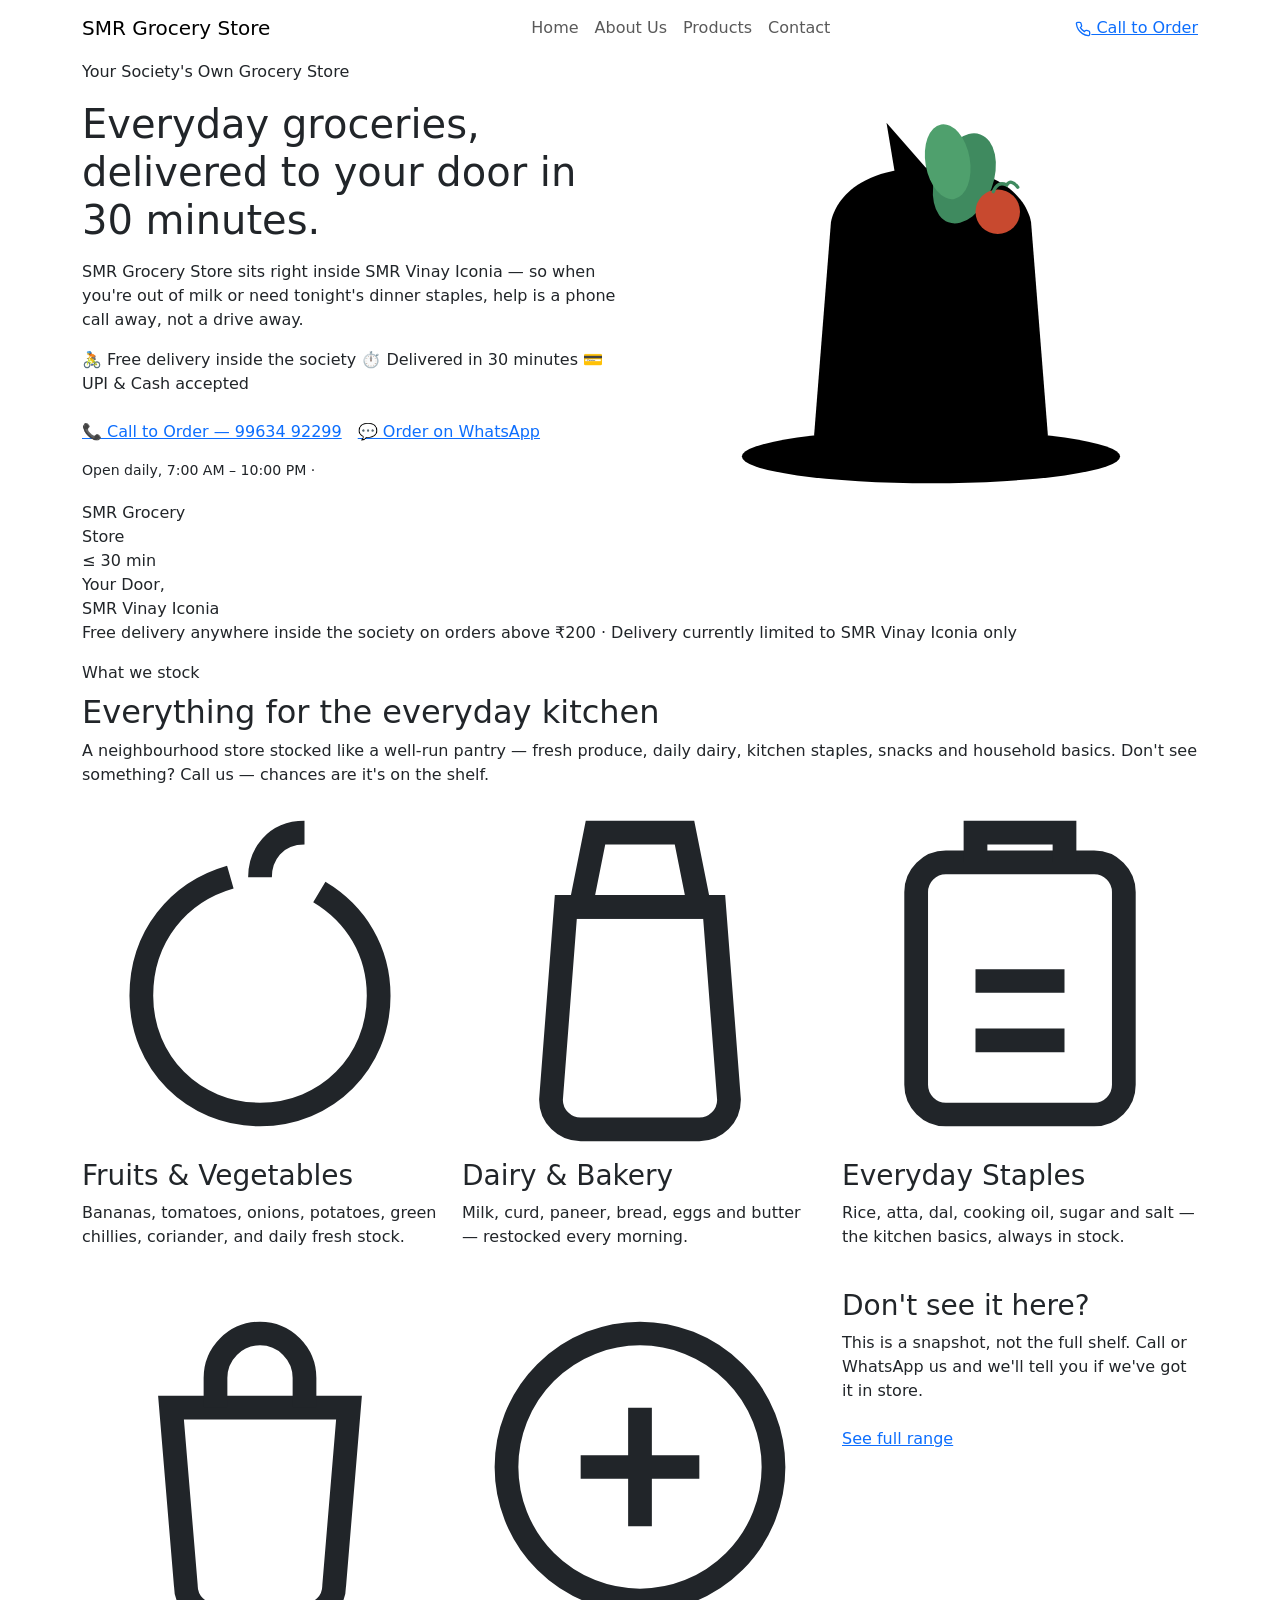
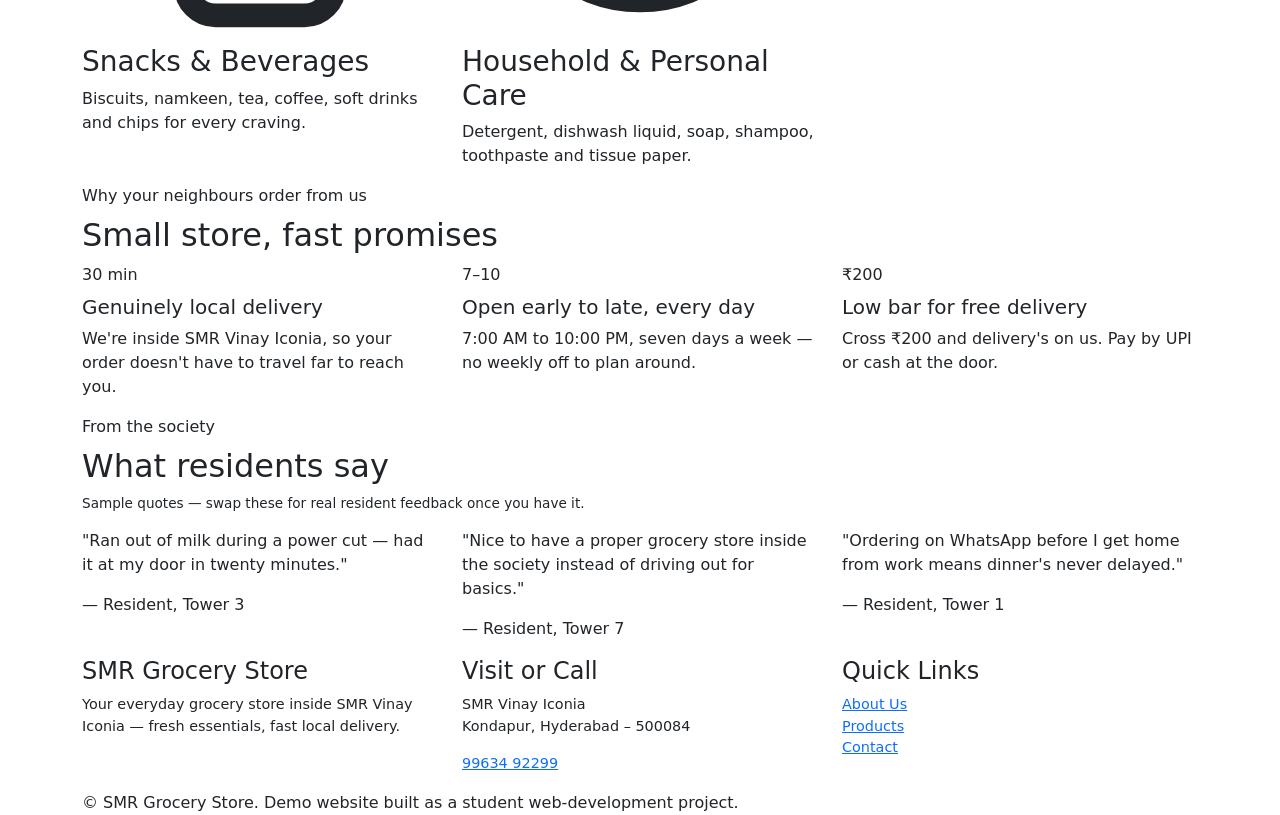
==== index.html @ 3cebea53 "Add files via upload" ====
<!DOCTYPE html>
<html lang="en">
<head>
<meta charset="UTF-8">
<meta name="viewport" content="width=device-width, initial-scale=1.0">
<title>SMR Grocery Store — Everyday Groceries in SMR Vinay Iconia, Kondapur</title>
<meta name="description" content="SMR Grocery Store is your neighbourhood grocery shop inside SMR Vinay Iconia, Kondapur, Hyderabad. Everyday essentials delivered free within the society in 30 minutes.">

<!-- Fonts -->
<link rel="preconnect" href="https://fonts.googleapis.com">
<link rel="preconnect" href="https://fonts.gstatic.com" crossorigin>
<link href="https://fonts.googleapis.com/css2?family=Fraunces:wght@500;600;700&family=Inter:wght@400;500;600;700&display=swap" rel="stylesheet">

<!-- Bootstrap -->
<link href="https://cdn.jsdelivr.net/npm/bootstrap@5.3.3/dist/css/bootstrap.min.css" rel="stylesheet">
<link rel="stylesheet" href="css/style.css">
</head>
<body>

<!-- ===== Navbar ===== -->
<nav class="navbar navbar-expand-lg smr-navbar">
  <div class="container">
    <a class="navbar-brand smr-brand" href="index.html">SMR <span>Grocery</span> Store</a>
    <button class="navbar-toggler" type="button" data-bs-toggle="collapse" data-bs-target="#smrNav" aria-controls="smrNav" aria-expanded="false" aria-label="Toggle navigation">
      <span class="navbar-toggler-icon"></span>
    </button>
    <div class="collapse navbar-collapse" id="smrNav">
      <ul class="navbar-nav mx-auto">
        <li class="nav-item"><a class="nav-link" href="index.html">Home</a></li>
        <li class="nav-item"><a class="nav-link" href="about.html">About Us</a></li>
        <li class="nav-item"><a class="nav-link" href="products.html">Products</a></li>
        <li class="nav-item"><a class="nav-link" href="contact.html">Contact</a></li>
      </ul>
      <a href="tel:+919963492299" class="btn-call"><svg width="16" height="16" viewBox="0 0 24 24" fill="none" stroke="currentColor" stroke-width="2"><path d="M22 16.92v3a2 2 0 0 1-2.18 2 19.79 19.79 0 0 1-8.63-3.07 19.5 19.5 0 0 1-6-6 19.79 19.79 0 0 1-3.07-8.67A2 2 0 0 1 4.11 2h3a2 2 0 0 1 2 1.72c.127.96.362 1.903.7 2.81a2 2 0 0 1-.45 2.11L8.09 9.91a16 16 0 0 0 6 6l1.27-1.27a2 2 0 0 1 2.11-.45c.907.338 1.85.573 2.81.7A2 2 0 0 1 22 16.92z"/></svg> Call to Order</a>
    </div>
  </div>
</nav>

<!-- ===== Hero ===== -->
<header class="hero">
  <div class="container">
    <div class="row align-items-center g-5">
      <div class="col-lg-6">
        <p class="eyebrow mb-3">Your Society's Own Grocery Store</p>
        <h1>Everyday groceries, delivered to your door in 30 minutes.</h1>
        <p class="lede mt-3">SMR Grocery Store sits right inside SMR Vinay Iconia — so when you're out of milk or need tonight's dinner staples, help is a phone call away, not a drive away.</p>

        <div class="hero-badges">
          <span class="badge-pill">🚴 Free delivery inside the society</span>
          <span class="badge-pill">⏱ Delivered in 30 minutes</span>
          <span class="badge-pill">💳 UPI &amp; Cash accepted</span>
        </div>

        <div class="d-flex flex-wrap gap-3 mt-4">
          <a href="tel:+919963492299" class="btn-call">📞 Call to Order — 99634 92299</a>
          <a href="https://wa.me/919963492299" target="_blank" rel="noopener" class="btn-whatsapp">💬 Order on WhatsApp</a>
        </div>

        <p class="text-muted-soft mt-3" style="font-size:0.88rem;">Open daily, 7:00 AM – 10:00 PM · <span id="hero-status" data-open-status></span></p>
      </div>

      <div class="col-lg-6">
        <svg class="hero-art" viewBox="0 0 480 400" xmlns="http://www.w3.org/2000/svg" role="img" aria-label="Illustration of a grocery bag filled with fresh vegetables">
          <ellipse cx="240" cy="360" rx="170" ry="24" fill="var(--color-bg-soft-2)"/>
          <path d="M150 150 C150 150 155 100 240 100 C325 100 330 150 330 150 L345 340 C345 355 333 365 318 365 L162 365 C147 365 135 355 135 340 Z" fill="var(--color-primary-light)" stroke="var(--color-primary)" stroke-width="4"/>
          <path d="M180 150 C180 110 205 80 240 80 C275 80 300 110 300 150" fill="none" stroke="var(--color-primary)" stroke-width="8" stroke-linecap="round"/>
          <!-- carrot -->
          <path d="M215 150 L200 60 L235 100 Z" fill="var(--color-accent)"/>
          <path d="M212 70 l-10 -18 M220 62 l-4 -20 M228 68 l6 -18" stroke="var(--color-primary)" stroke-width="4" stroke-linecap="round"/>
          <!-- leafy green -->
          <ellipse cx="270" cy="110" rx="26" ry="42" transform="rotate(20 270 110)" fill="#3f8a5f"/>
          <ellipse cx="255" cy="95" rx="20" ry="34" transform="rotate(-10 255 95)" fill="#4fa06d"/>
          <!-- tomato -->
          <circle cx="300" cy="140" r="20" fill="#c8492f"/>
          <path d="M296 122 q4 -10 12 -6 q4 -6 10 2" fill="none" stroke="#3f8a5f" stroke-width="3" stroke-linecap="round"/>
          <!-- bag text -->
          <text x="240" y="260" text-anchor="middle" font-family="Fraunces, serif" font-weight="700" font-size="30" fill="var(--color-primary)">SMR</text>
          <text x="240" y="290" text-anchor="middle" font-family="Inter, sans-serif" font-weight="600" font-size="14" letter-spacing="2" fill="var(--color-primary-dark)">GROCERY STORE</text>
        </svg>
      </div>
    </div>
  </div>
</header>

<!-- ===== Delivery promise strip (signature element) ===== -->
<section class="promise-strip">
  <div class="container">
    <div class="promise-route">
      <div class="promise-node">
        <div class="dot"></div>
        <div class="label">SMR Grocery<br>Store</div>
      </div>
      <div class="promise-line">
        <span class="promise-time">≤ 30 min</span>
      </div>
      <div class="promise-node">
        <div class="dot"></div>
        <div class="label">Your Door,<br>SMR Vinay Iconia</div>
      </div>
    </div>
    <p class="promise-note">Free delivery anywhere inside the society on orders above ₹200 · Delivery currently limited to SMR Vinay Iconia only</p>
  </div>
</section>

<!-- ===== Categories ===== -->
<section class="section">
  <div class="container">
    <div class="section-head">
      <p class="eyebrow mb-2">What we stock</p>
      <h2>Everything for the everyday kitchen</h2>
      <p class="text-muted-soft mt-2">A neighbourhood store stocked like a well-run pantry — fresh produce, daily dairy, kitchen staples, snacks and household basics. Don't see something? Call us — chances are it's on the shelf.</p>
    </div>

    <div class="row g-4">
      <div class="col-sm-6 col-lg-4">
        <div class="cat-card">
          <svg class="cat-icon" viewBox="0 0 24 24" fill="none" stroke="currentColor" stroke-width="1.6"><path d="M12 21c-4.5 0-8-3.5-8-8 0-4 2.5-7 6-8"/><path d="M12 21c4.5 0 8-3.5 8-8 0-3-1.5-5.5-4-7"/><path d="M12 5c0-1.5 1-3 3-3"/></svg>
          <h3>Fruits &amp; Vegetables</h3>
          <p>Bananas, tomatoes, onions, potatoes, green chillies, coriander, and daily fresh stock.</p>
        </div>
      </div>
      <div class="col-sm-6 col-lg-4">
        <div class="cat-card">
          <svg class="cat-icon" viewBox="0 0 24 24" fill="none" stroke="currentColor" stroke-width="1.6"><path d="M9 2h6l1 5H8l1-5Z"/><path d="M7 7h10l1 13a2 2 0 0 1-2 2H8a2 2 0 0 1-2-2L7 7Z"/></svg>
          <h3>Dairy &amp; Bakery</h3>
          <p>Milk, curd, paneer, bread, eggs and butter — restocked every morning.</p>
        </div>
      </div>
      <div class="col-sm-6 col-lg-4">
        <div class="cat-card">
          <svg class="cat-icon" viewBox="0 0 24 24" fill="none" stroke="currentColor" stroke-width="1.6"><rect x="5" y="4" width="14" height="17" rx="2"/><path d="M9 4V2h6v2"/><path d="M9 12h6M9 16h6"/></svg>
          <h3>Everyday Staples</h3>
          <p>Rice, atta, dal, cooking oil, sugar and salt — the kitchen basics, always in stock.</p>
        </div>
      </div>
      <div class="col-sm-6 col-lg-4">
        <div class="cat-card">
          <svg class="cat-icon" viewBox="0 0 24 24" fill="none" stroke="currentColor" stroke-width="1.6"><path d="M6 8h12l-1 12a2 2 0 0 1-2 2H9a2 2 0 0 1-2-2L6 8Z"/><path d="M9 8V6a3 3 0 0 1 6 0v2"/></svg>
          <h3>Snacks &amp; Beverages</h3>
          <p>Biscuits, namkeen, tea, coffee, soft drinks and chips for every craving.</p>
        </div>
      </div>
      <div class="col-sm-6 col-lg-4">
        <div class="cat-card">
          <svg class="cat-icon" viewBox="0 0 24 24" fill="none" stroke="currentColor" stroke-width="1.6"><circle cx="12" cy="12" r="9"/><path d="M8 12h8M12 8v8"/></svg>
          <h3>Household &amp; Personal Care</h3>
          <p>Detergent, dishwash liquid, soap, shampoo, toothpaste and tissue paper.</p>
        </div>
      </div>
      <div class="col-sm-6 col-lg-4">
        <div class="cat-card" style="background:var(--color-primary-light); border-color:transparent;">
          <h3 style="color:var(--color-primary-dark);">Don't see it here?</h3>
          <p style="color:var(--color-primary-dark);">This is a snapshot, not the full shelf. Call or WhatsApp us and we'll tell you if we've got it in store.</p>
          <a href="products.html" class="btn-call mt-2" style="display:inline-flex;">See full range</a>
        </div>
      </div>
    </div>
  </div>
</section>

<!-- ===== Why choose us ===== -->
<section class="section section-soft">
  <div class="container">
    <div class="section-head">
      <p class="eyebrow mb-2">Why your neighbours order from us</p>
      <h2>Small store, fast promises</h2>
    </div>
    <div class="row g-4">
      <div class="col-md-4">
        <div class="value-card">
          <div class="value-num mb-2">30 min</div>
          <h3 class="h5">Genuinely local delivery</h3>
          <p class="text-muted-soft">We're inside SMR Vinay Iconia, so your order doesn't have to travel far to reach you.</p>
        </div>
      </div>
      <div class="col-md-4">
        <div class="value-card">
          <div class="value-num mb-2">7–10</div>
          <h3 class="h5">Open early to late, every day</h3>
          <p class="text-muted-soft">7:00 AM to 10:00 PM, seven days a week — no weekly off to plan around.</p>
        </div>
      </div>
      <div class="col-md-4">
        <div class="value-card">
          <div class="value-num mb-2">₹200</div>
          <h3 class="h5">Low bar for free delivery</h3>
          <p class="text-muted-soft">Cross ₹200 and delivery's on us. Pay by UPI or cash at the door.</p>
        </div>
      </div>
    </div>
  </div>
</section>

<!-- ===== Testimonial (placeholder) ===== -->
<section class="section">
  <div class="container">
    <div class="section-head">
      <p class="eyebrow mb-2">From the society</p>
      <h2>What residents say</h2>
      <p class="text-muted-soft mt-2" style="font-size:0.85rem;">Sample quotes — swap these for real resident feedback once you have it.</p>
    </div>
    <div class="row g-4">
      <div class="col-md-4">
        <div class="testimonial-card">
          <p class="testimonial-quote">"Ran out of milk during a power cut — had it at my door in twenty minutes."</p>
          <p class="testimonial-name">— Resident, Tower 3</p>
        </div>
      </div>
      <div class="col-md-4">
        <div class="testimonial-card">
          <p class="testimonial-quote">"Nice to have a proper grocery store inside the society instead of driving out for basics."</p>
          <p class="testimonial-name">— Resident, Tower 7</p>
        </div>
      </div>
      <div class="col-md-4">
        <div class="testimonial-card">
          <p class="testimonial-quote">"Ordering on WhatsApp before I get home from work means dinner's never delayed."</p>
          <p class="testimonial-name">— Resident, Tower 1</p>
        </div>
      </div>
    </div>
  </div>
</section>

<!-- ===== Footer ===== -->
<footer class="smr-footer">
  <div class="container">
    <div class="row g-4">
      <div class="col-md-4">
        <h4>SMR Grocery Store</h4>
        <p style="font-size:0.9rem;">Your everyday grocery store inside SMR Vinay Iconia — fresh essentials, fast local delivery.</p>
      </div>
      <div class="col-md-4">
        <h4>Visit or Call</h4>
        <p style="font-size:0.9rem;">SMR Vinay Iconia<br>Kondapur, Hyderabad – 500084</p>
        <p style="font-size:0.9rem;"><a href="tel:+919963492299">99634 92299</a></p>
      </div>
      <div class="col-md-4">
        <h4>Quick Links</h4>
        <p style="font-size:0.9rem;">
          <a href="about.html">About Us</a><br>
          <a href="products.html">Products</a><br>
          <a href="contact.html">Contact</a>
        </p>
      </div>
    </div>
    <div class="fine-print">
      © <span id="footer-year"></span> SMR Grocery Store. Demo website built as a student web-development project.
    </div>
  </div>
</footer>

<script src="https://cdn.jsdelivr.net/npm/bootstrap@5.3.3/dist/js/bootstrap.bundle.min.js"></script>
<script src="js/script.js"></script>
</body>
</html>
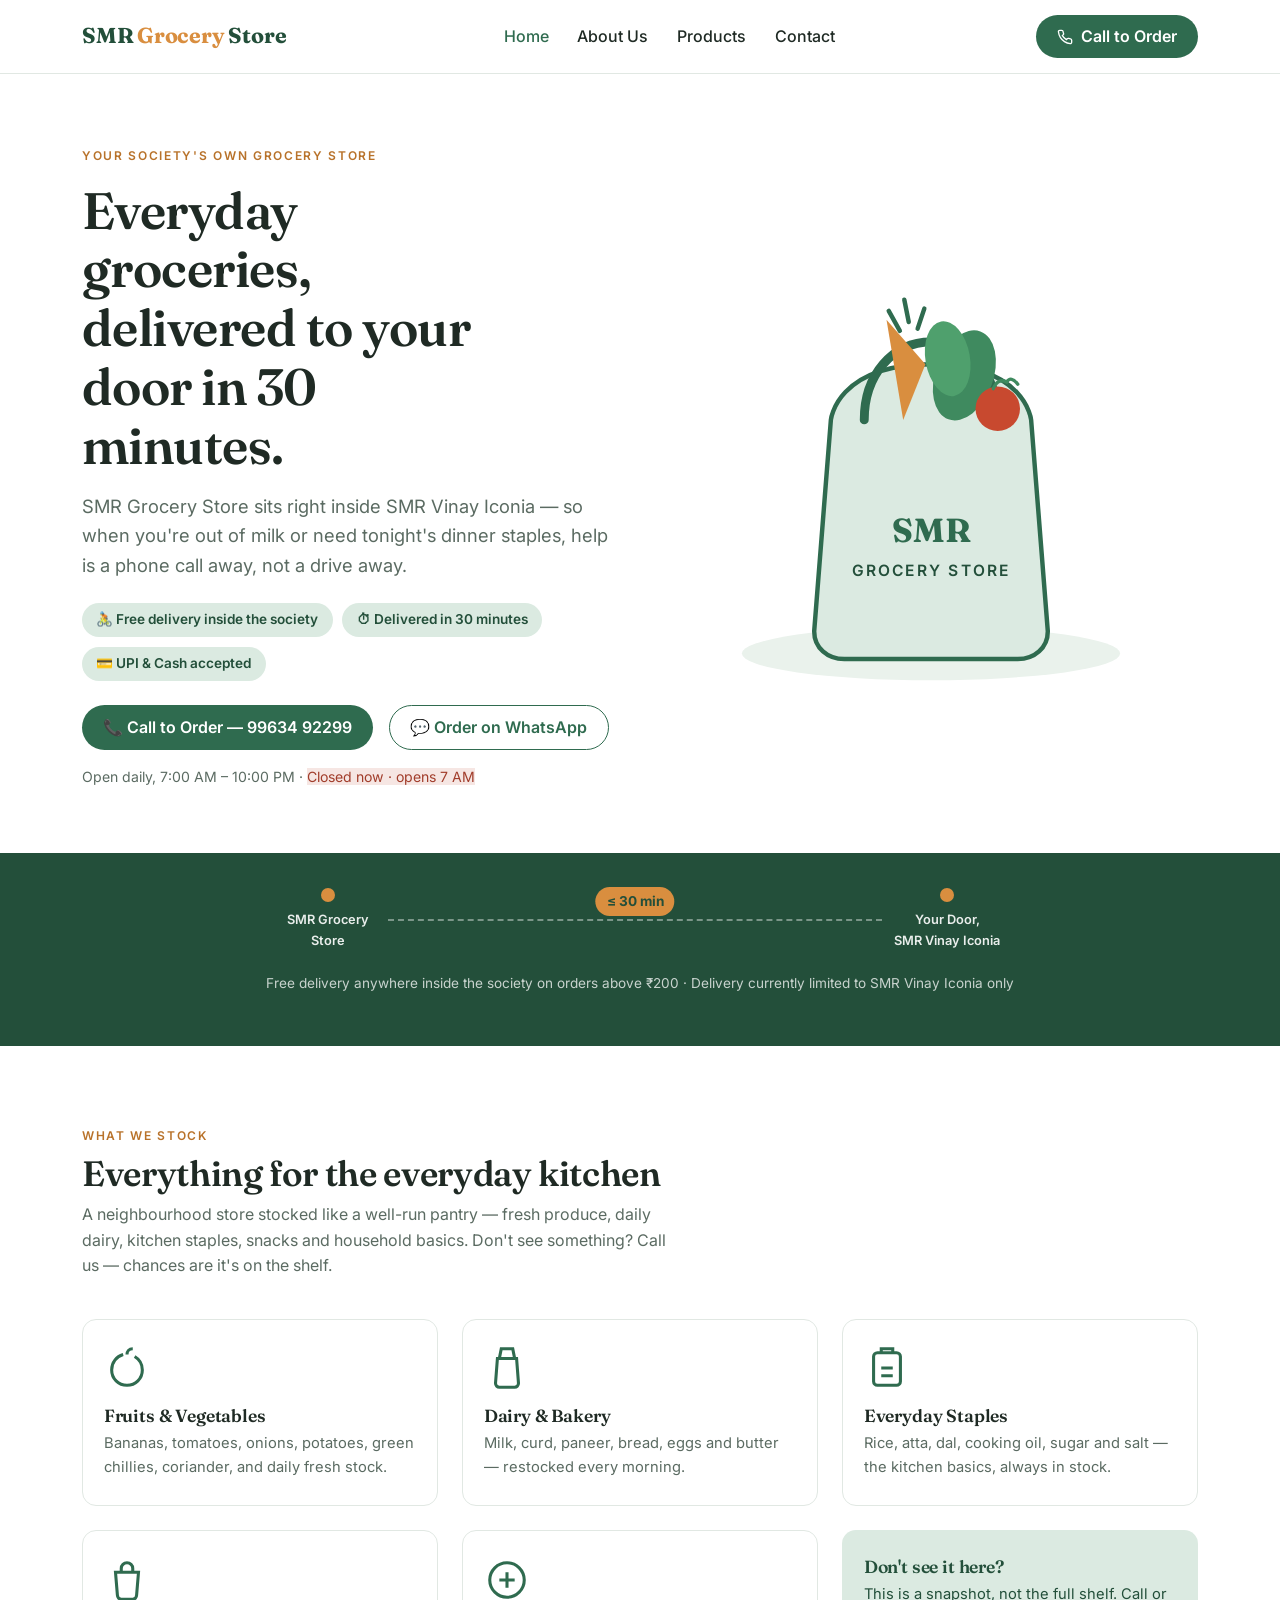
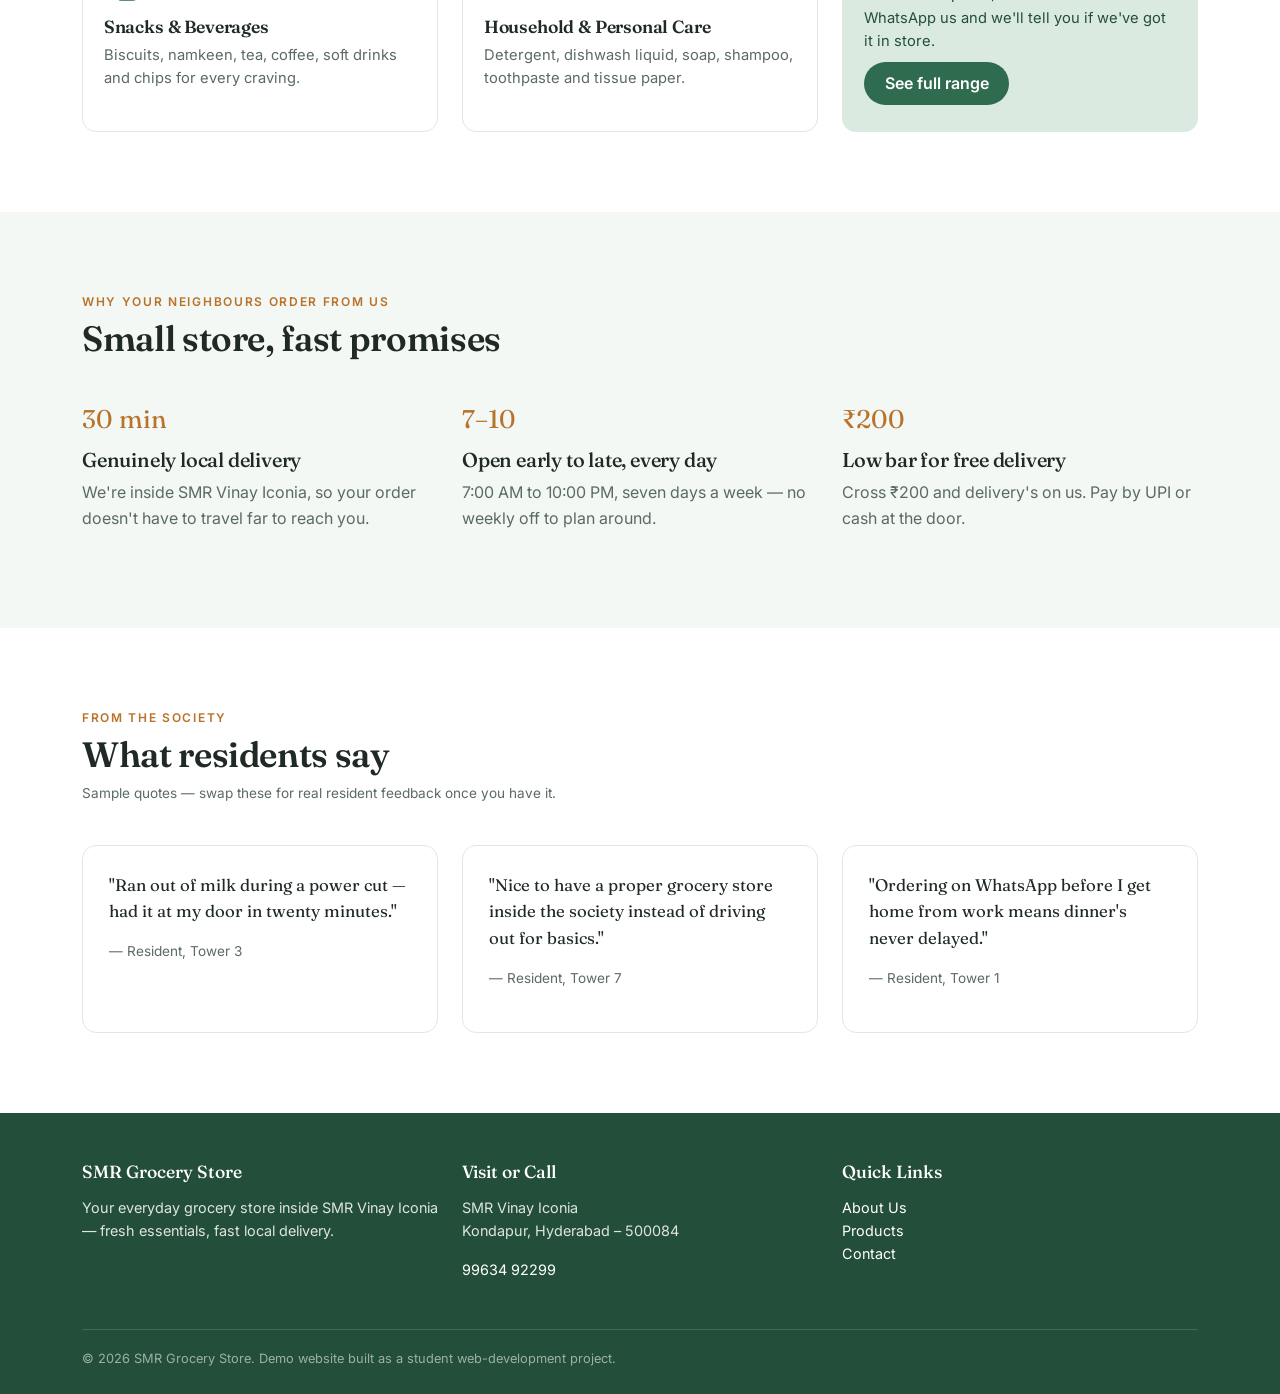
==== commit 9763d5a9: "Update index.html" ====
--- a/index.html
+++ b/index.html
@@ -13,7 +13,7 @@
 
 <!-- Bootstrap -->
 <link href="https://cdn.jsdelivr.net/npm/bootstrap@5.3.3/dist/css/bootstrap.min.css" rel="stylesheet">
-<link rel="stylesheet" href="css/style.css">
+<link rel="stylesheet" href="style.css">
 </head>
 <body>
 
@@ -251,6 +251,6 @@
 </footer>
 
 <script src="https://cdn.jsdelivr.net/npm/bootstrap@5.3.3/dist/js/bootstrap.bundle.min.js"></script>
-<script src="js/script.js"></script>
+<script src="script.js"></script>
 </body>
 </html>
--- a/style.css
+++ b/style.css
@@ -0,0 +1,357 @@
+/* ==========================================================================
+   SMR Grocery Store — stylesheet
+   Palette: warm off-white + deep moss green, with a turmeric accent
+   Type: Fraunces (display) + Inter (body)
+   ========================================================================== */
+
+:root {
+  --color-bg: #ffffff;
+  --color-bg-soft: #f3f8f4;
+  --color-bg-soft-2: #eaf2ec;
+  --color-primary: #2f6b4f;
+  --color-primary-dark: #234f3a;
+  --color-primary-light: #dbeae1;
+  --color-accent: #d98e3f;
+  --color-accent-dark: #b8722a;
+  --color-text: #1f2a24;
+  --color-text-muted: #5b6b62;
+  --color-border: #e1e8e3;
+
+  --font-display: "Fraunces", "Georgia", serif;
+  --font-body: "Inter", -apple-system, BlinkMacSystemFont, "Segoe UI", sans-serif;
+
+  --radius-sm: 8px;
+  --radius-md: 14px;
+  --radius-lg: 24px;
+
+  --shadow-soft: 0 4px 20px rgba(31, 42, 36, 0.06);
+  --shadow-med: 0 10px 30px rgba(31, 42, 36, 0.1);
+}
+
+* { box-sizing: border-box; }
+
+html { scroll-behavior: smooth; }
+
+body {
+  font-family: var(--font-body);
+  color: var(--color-text);
+  background: var(--color-bg);
+  line-height: 1.6;
+  -webkit-font-smoothing: antialiased;
+}
+
+h1, h2, h3, .display {
+  font-family: var(--font-display);
+  font-weight: 600;
+  line-height: 1.15;
+  letter-spacing: -0.01em;
+  color: var(--color-text);
+}
+
+a { color: var(--color-primary); text-decoration: none; }
+a:hover { color: var(--color-primary-dark); }
+
+.eyebrow {
+  font-family: var(--font-body);
+  text-transform: uppercase;
+  letter-spacing: 0.14em;
+  font-size: 0.75rem;
+  font-weight: 600;
+  color: var(--color-accent-dark);
+}
+
+/* Focus states — visible keyboard focus everywhere */
+a:focus-visible,
+button:focus-visible,
+input:focus-visible,
+textarea:focus-visible {
+  outline: 3px solid var(--color-accent);
+  outline-offset: 2px;
+}
+
+/* ---------- Layout helpers ---------- */
+.section { padding: 5rem 0; }
+.section-soft { background: var(--color-bg-soft); }
+@media (max-width: 767px) {
+  .section { padding: 3rem 0; }
+}
+
+/* ---------- Navbar ---------- */
+.smr-navbar {
+  background: var(--color-bg);
+  border-bottom: 1px solid var(--color-border);
+  padding: 0.9rem 0;
+  position: sticky;
+  top: 0;
+  z-index: 1000;
+}
+
+.smr-brand {
+  font-family: var(--font-display);
+  font-weight: 700;
+  font-size: 1.35rem;
+  color: var(--color-primary-dark) !important;
+  letter-spacing: -0.01em;
+}
+.smr-brand span { color: var(--color-accent); }
+
+.smr-navbar .nav-link {
+  font-weight: 500;
+  color: var(--color-text) !important;
+  margin: 0 0.4rem;
+  position: relative;
+}
+.smr-navbar .nav-link.active,
+.smr-navbar .nav-link:hover { color: var(--color-primary) !important; }
+
+.btn-call {
+  background: var(--color-primary);
+  color: #fff !important;
+  border-radius: 999px;
+  padding: 0.55rem 1.3rem;
+  font-weight: 600;
+  border: none;
+  display: inline-flex;
+  align-items: center;
+  gap: 0.5rem;
+}
+.btn-call:hover { background: var(--color-primary-dark); color: #fff !important; }
+
+.btn-whatsapp {
+  background: #fff;
+  color: var(--color-primary) !important;
+  border: 1.5px solid var(--color-primary);
+  border-radius: 999px;
+  padding: 0.55rem 1.3rem;
+  font-weight: 600;
+  display: inline-flex;
+  align-items: center;
+  gap: 0.5rem;
+}
+.btn-whatsapp:hover { background: var(--color-primary-light); color: var(--color-primary-dark) !important; }
+
+/* ---------- Hero ---------- */
+.hero {
+  padding: 4.5rem 0 3rem;
+  overflow: hidden;
+}
+.hero h1 {
+  font-size: clamp(2.1rem, 4.2vw, 3.2rem);
+  max-width: 12ch;
+}
+.hero .lede {
+  font-size: 1.15rem;
+  color: var(--color-text-muted);
+  max-width: 46ch;
+}
+.hero-badges { display: flex; flex-wrap: wrap; gap: 0.6rem; margin: 1.4rem 0; }
+.badge-pill {
+  background: var(--color-primary-light);
+  color: var(--color-primary-dark);
+  border-radius: 999px;
+  padding: 0.4rem 0.9rem;
+  font-size: 0.85rem;
+  font-weight: 600;
+  display: inline-flex;
+  align-items: center;
+  gap: 0.4rem;
+}
+.hero-art { max-width: 100%; height: auto; }
+
+/* ---------- Delivery promise strip (signature element) ---------- */
+.promise-strip {
+  background: var(--color-primary-dark);
+  color: #fff;
+  padding: 2.2rem 0;
+}
+.promise-route {
+  display: flex;
+  align-items: center;
+  gap: 0.75rem;
+  max-width: 720px;
+  margin: 0 auto;
+}
+.promise-node {
+  text-align: center;
+  min-width: 96px;
+}
+.promise-node .dot {
+  width: 14px; height: 14px;
+  border-radius: 50%;
+  background: var(--color-accent);
+  margin: 0 auto 0.5rem;
+}
+.promise-node .label {
+  font-size: 0.8rem;
+  font-weight: 600;
+  color: rgba(255,255,255,0.9);
+}
+.promise-line {
+  flex: 1;
+  height: 0;
+  border-top: 2px dashed rgba(255,255,255,0.4);
+  position: relative;
+}
+.promise-time {
+  position: absolute;
+  top: -34px;
+  left: 50%;
+  transform: translateX(-50%);
+  background: var(--color-accent);
+  color: var(--color-primary-dark);
+  font-weight: 700;
+  font-size: 0.85rem;
+  padding: 0.25rem 0.7rem;
+  border-radius: 999px;
+  white-space: nowrap;
+}
+.promise-note {
+  text-align: center;
+  font-size: 0.85rem;
+  color: rgba(255,255,255,0.75);
+  margin-top: 1.4rem;
+}
+
+/* ---------- Category / product cards ---------- */
+.cat-card {
+  background: #fff;
+  border: 1px solid var(--color-border);
+  border-radius: var(--radius-md);
+  padding: 1.6rem 1.3rem;
+  height: 100%;
+  transition: transform 0.15s ease, box-shadow 0.15s ease, border-color 0.15s ease;
+}
+.cat-card:hover {
+  transform: translateY(-4px);
+  box-shadow: var(--shadow-med);
+  border-color: var(--color-primary-light);
+}
+.cat-icon {
+  width: 46px; height: 46px;
+  color: var(--color-primary);
+  margin-bottom: 0.9rem;
+}
+.cat-card h3 { font-size: 1.1rem; margin-bottom: 0.4rem; }
+.cat-card p { color: var(--color-text-muted); font-size: 0.92rem; margin-bottom: 0; }
+
+.item-chip {
+  display: inline-block;
+  background: var(--color-bg-soft-2);
+  color: var(--color-text);
+  border-radius: 999px;
+  padding: 0.3rem 0.8rem;
+  font-size: 0.82rem;
+  margin: 0.2rem 0.3rem 0.2rem 0;
+}
+
+/* ---------- Value props ---------- */
+.value-card { text-align: left; }
+.value-num {
+  font-family: var(--font-display);
+  font-size: 1.6rem;
+  color: var(--color-accent-dark);
+}
+
+/* ---------- Section heading ---------- */
+.section-head { max-width: 60ch; margin-bottom: 2.5rem; }
+.section-head h2 { font-size: clamp(1.6rem, 3vw, 2.2rem); }
+
+/* ---------- Cards: about / info ---------- */
+.info-card {
+  background: var(--color-bg-soft);
+  border-radius: var(--radius-lg);
+  padding: 2rem;
+  height: 100%;
+}
+
+table.hours-table { width: 100%; }
+table.hours-table td { padding: 0.35rem 0; border-bottom: 1px dashed var(--color-border); }
+table.hours-table td:last-child { text-align: right; font-weight: 600; }
+
+.status-pill {
+  display: inline-flex;
+  align-items: center;
+  gap: 0.4rem;
+  font-weight: 600;
+  font-size: 0.85rem;
+  padding: 0.35rem 0.8rem;
+  border-radius: 999px;
+}
+.status-open { background: #e4f3e8; color: #1f6d3c; }
+.status-closed { background: #f6e6e3; color: #a13d2b; }
+.status-dot { width: 8px; height: 8px; border-radius: 50%; background: currentColor; }
+
+/* ---------- Testimonial ---------- */
+.testimonial-card {
+  background: #fff;
+  border: 1px solid var(--color-border);
+  border-radius: var(--radius-md);
+  padding: 1.6rem;
+  height: 100%;
+}
+.testimonial-quote { font-family: var(--font-display); font-size: 1.05rem; }
+.testimonial-name { color: var(--color-text-muted); font-size: 0.85rem; margin-top: 0.8rem; }
+
+/* ---------- Contact ---------- */
+.contact-form .form-control {
+  border-radius: var(--radius-sm);
+  border: 1px solid var(--color-border);
+  padding: 0.7rem 0.9rem;
+}
+.contact-form .form-control:focus {
+  border-color: var(--color-primary);
+  box-shadow: 0 0 0 0.2rem var(--color-primary-light);
+}
+.contact-form label { font-weight: 600; font-size: 0.9rem; margin-bottom: 0.3rem; }
+
+.btn-submit {
+  background: var(--color-primary);
+  color: #fff;
+  border: none;
+  border-radius: 999px;
+  padding: 0.7rem 1.8rem;
+  font-weight: 600;
+}
+.btn-submit:hover { background: var(--color-primary-dark); color: #fff; }
+
+.map-frame {
+  width: 100%;
+  height: 320px;
+  border: 0;
+  border-radius: var(--radius-md);
+}
+
+/* ---------- Footer ---------- */
+.smr-footer {
+  background: var(--color-primary-dark);
+  color: rgba(255,255,255,0.85);
+  padding: 3rem 0 1.5rem;
+}
+.smr-footer a { color: #fff; }
+.smr-footer a:hover { color: var(--color-accent); }
+.smr-footer h4 {
+  font-family: var(--font-display);
+  color: #fff;
+  font-size: 1.1rem;
+  margin-bottom: 0.9rem;
+}
+.smr-footer .fine-print {
+  border-top: 1px solid rgba(255,255,255,0.15);
+  margin-top: 2rem;
+  padding-top: 1.2rem;
+  font-size: 0.8rem;
+  color: rgba(255,255,255,0.55);
+}
+
+/* ---------- Page header (inner pages) ---------- */
+.page-header {
+  background: var(--color-bg-soft);
+  padding: 3.2rem 0 2.4rem;
+}
+.page-header h1 { font-size: clamp(1.9rem, 3.6vw, 2.6rem); }
+
+/* ---------- Utility ---------- */
+.text-muted-soft { color: var(--color-text-muted); }
+.rounded-blob {
+  border-radius: 42% 58% 63% 37% / 41% 44% 56% 59%;
+}
